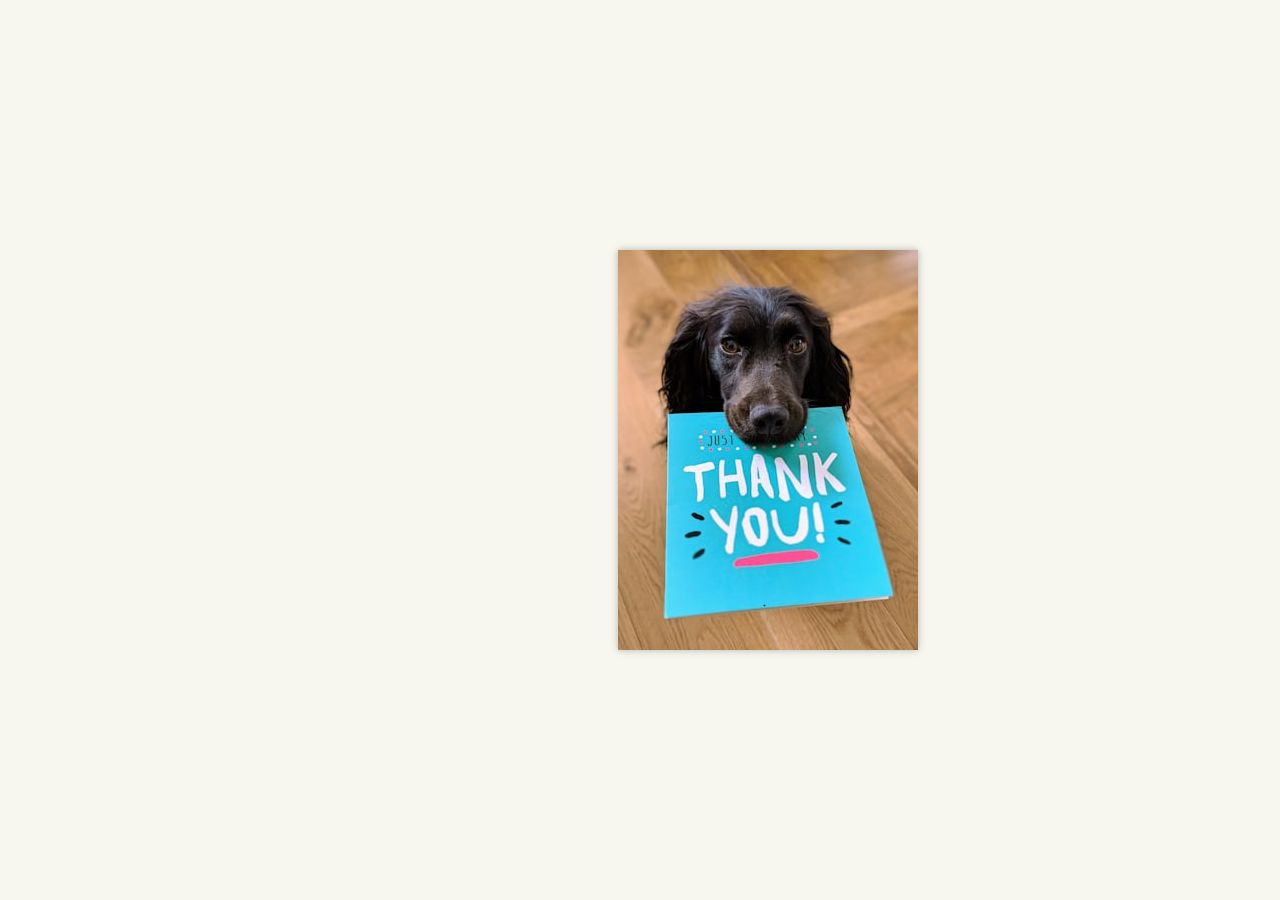
==== 3d-flip-card/index.html @ 4f0fb35c "first commit" ====
<!DOCTYPE html>
<html lang="en">
<head>
   <meta charset="UTF-8">
   <meta name="viewport" content="width=device-width, initial-scale=1.0">

   <!-- Stylesheet -->
   <link rel="preconnect" href="https://fonts.googleapis.com">
   <link rel="preconnect" href="https://fonts.gstatic.com" crossorigin>
   <link href="https://fonts.googleapis.com/css2?family=Dancing+Script:wght@400;700&display=swap" rel="stylesheet">
   <link rel="stylesheet" href="css/style.css">

   <title>3D Flip Card using HTML and CSS</title>
</head>
<body>
   <main class="main | center-content">
      <div class="card">
         <div class="first-page">
            <div class="front-side">
               <img src="images/thank-you.jpg" alt="A cute black dog holding a thank you card">
            </div>
            <div class="back-side | center-content">
               <h2 class="heading">
                  Thank You
               </h2>
            </div>
         </div>
         <div class="second-page | center-content">
            <p class="card-content">
               Shoutout to the incredible tech community on Twitter for sharing knowledge, supporting each other, and celebrating victories.
            </p>
         </div>
      </div>
   </main>
</body>
</html>
---- 3d-flip-card/css/style.css ----
html {
   box-sizing: border-box;
}

*,
*::before,
*::after {
   box-sizing: inherit;
}

* {
   margin: 0;
   padding: 0;
}

body {
   font-family: 'Dancing Script', sans-serif;
   font-size: 1.4rem;
   font-weight: 400;
   line-height: 1.7;
   color: #222;
   background-color: rgb(247, 247, 240);
}

.main {
   position: absolute;
   top: 50%;
   left: 60%;
   transform: translate(-50%, -50%);
}

.card {
   width:300px;
   height: 400px;
   position: relative;
   perspective: 1000px;
}

.first-page {
   position: absolute;
   height: inherit;
   width: inherit;
   top: 0;
   left: 0;
   transform: rotateY(0);
   transform-origin: top left;
   transform-style: preserve-3d;
   transition: all 0.9s;
   background-color: #fff;
   z-index: 10;
}

.card:hover .first-page {
   transform: rotateY(-180deg);
}

.front-side,
.back-side {
   position: absolute;
   top: 0;
   left: 0;
   height: inherit;
   width: inherit;
   backface-visibility: hidden;
}

.front-side {
   box-shadow: 0 0px 10px rgba(0, 0, 0, 0.15);
}

.back-side {
   background-color: aliceblue;
   box-shadow: -1px 0px 2px inset rgba(0, 0, 0, 0.15),
               0 0 5px rgba(0, 0, 0, 0.15);
   transform: rotateY(-180deg);
}

.center-content {
   display: grid;
   place-items: center;
}

.heading {
   font-size: 2.5rem;
   font-weight: 700;
   gap: 0.4em;
   text-align: center;
}

.second-page {
   background-color: aliceblue;
   height: inherit;
   width: inherit;
   box-shadow: 1px 0 2px inset rgba(0, 0, 0, 0.15),
               0 0 5px rgba(0, 0, 0, 0.15);
   padding: 2em;
   z-index: 1;
}

.card-content {
   gap: 0.5em;
   text-align: center;
}
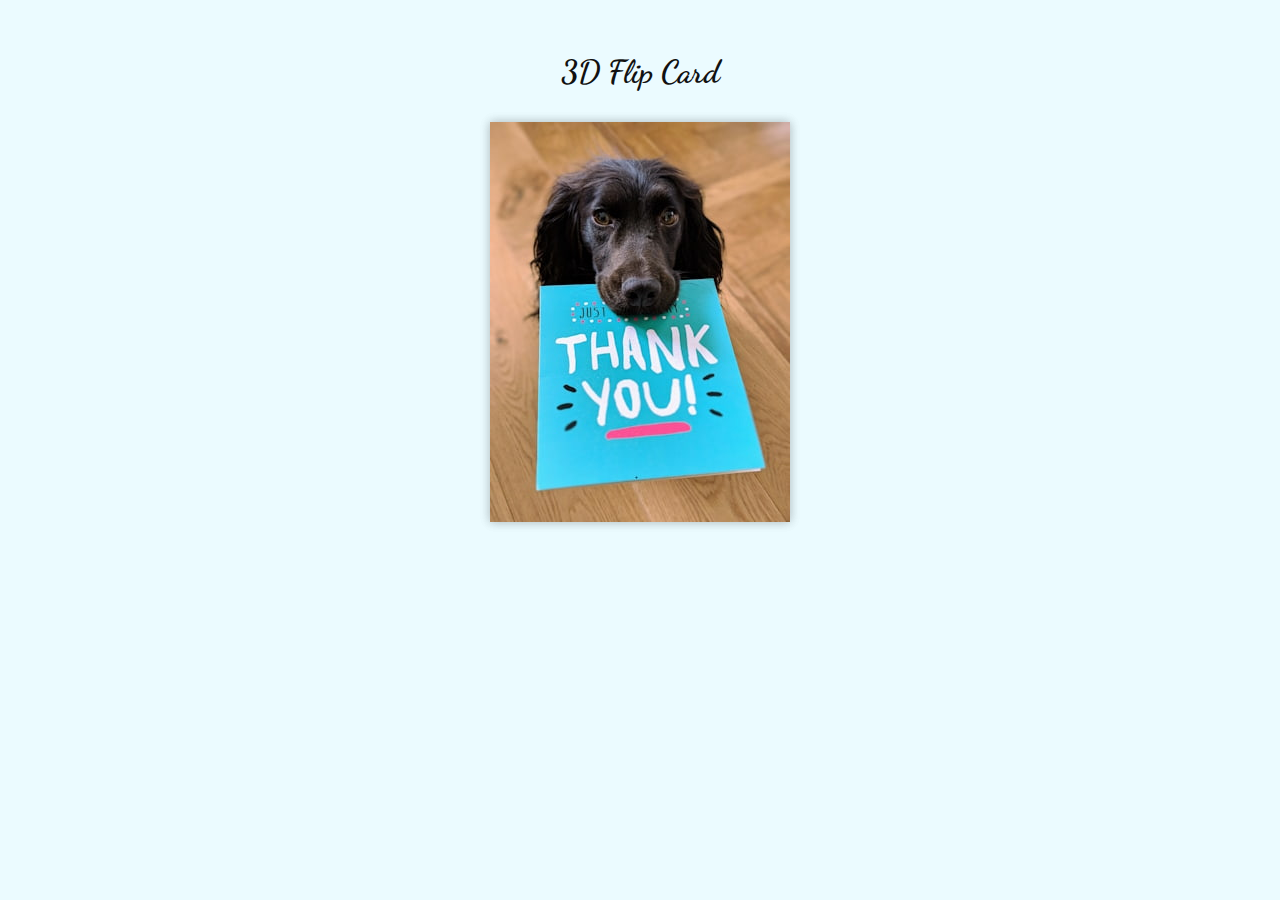
==== commit a8784b1d: "changed some styles" ====
--- a/3d-flip-card/index.html
+++ b/3d-flip-card/index.html
@@ -13,22 +13,25 @@
    <title>3D Flip Card using HTML and CSS</title>
 </head>
 <body>
-   <main class="main | center-content">
-      <div class="card">
-         <div class="first-page">
-            <div class="front-side">
-               <img src="images/thank-you.jpg" alt="A cute black dog holding a thank you card">
+   <main class="main">
+      <h1 class="heading-1">3D Flip Card</h1>
+      <div class="container">
+         <div class="card">
+            <div class="first-page">
+               <div class="front-side">
+                  <img src="images/thank-you.jpg" alt="A cute black dog holding a thank you card">
+               </div>
+               <div class="back-side | center-content">
+                  <h2 class="heading-2">
+                     Thank You
+                  </h2>
+               </div>
             </div>
-            <div class="back-side | center-content">
-               <h2 class="heading">
-                  Thank You
-               </h2>
+            <div class="second-page | center-content">
+               <p class="card-content">
+                  Shoutout to the incredible tech community on Twitter for sharing knowledge, supporting each other, and celebrating victories.
+               </p>
             </div>
-         </div>
-         <div class="second-page | center-content">
-            <p class="card-content">
-               Shoutout to the incredible tech community on Twitter for sharing knowledge, supporting each other, and celebrating victories.
-            </p>
          </div>
       </div>
    </main>
--- a/3d-flip-card/css/style.css
+++ b/3d-flip-card/css/style.css
@@ -1,3 +1,10 @@
+:root {
+   --color-bg: rgb(235, 251, 255);
+   --color-card: rgb(204, 227, 241);
+   --color-white: rgb(255, 255, 255);
+   --color-light-black: rgba(0, 0, 0, 0.15);
+}
+
 html {
    box-sizing: border-box;
 }
@@ -18,16 +25,45 @@
    font-size: 1.4rem;
    font-weight: 400;
    line-height: 1.7;
-   color: #222;
-   background-color: rgb(247, 247, 240);
+   color: #111;
+   background-color: var(--color-bg);
 }
 
+/* Utility Classes */
+
+.heading-1 {
+   font-size: 2rem;
+}
+
+.heading-2 {
+   font-size: 2.5rem;
+   text-align: center;
+}
+
+.heading-1,
+.heading-2 {
+   font-weight: 700;
+   text-align: center;
+
+}
+
+.center-content {
+   display: grid;
+   place-items: center;
+}
+
+/* Main */
+
 .main {
-   position: absolute;
-   top: 50%;
-   left: 60%;
-   transform: translate(-50%, -50%);
+   min-height: 100vh;
+   display: flex;
+   flex-direction: column;
+   align-items: center;
+   gap: 1em;
+   padding: 2em;
 }
+
+/* 3D Flip Card */
 
 .card {
    width:300px;
@@ -46,7 +82,7 @@
    transform-origin: top left;
    transform-style: preserve-3d;
    transition: all 0.9s;
-   background-color: #fff;
+   background-color: var(--color-white);
    z-index: 10;
 }
 
@@ -65,34 +101,22 @@
 }
 
 .front-side {
-   box-shadow: 0 0px 10px rgba(0, 0, 0, 0.15);
+   box-shadow: 0 0px 10px var(--color-light-black);
 }
 
 .back-side {
-   background-color: aliceblue;
-   box-shadow: -1px 0px 2px inset rgba(0, 0, 0, 0.15),
-               0 0 5px rgba(0, 0, 0, 0.15);
+   background-color: var(--color-card);
+   box-shadow: -1px 0px 3px inset var(--color-light-black),
+               0 0 10px var(--color-light-black);
    transform: rotateY(-180deg);
 }
 
-.center-content {
-   display: grid;
-   place-items: center;
-}
-
-.heading {
-   font-size: 2.5rem;
-   font-weight: 700;
-   gap: 0.4em;
-   text-align: center;
-}
-
 .second-page {
-   background-color: aliceblue;
+   background-color: var(--color-card);
    height: inherit;
    width: inherit;
-   box-shadow: 1px 0 2px inset rgba(0, 0, 0, 0.15),
-               0 0 5px rgba(0, 0, 0, 0.15);
+   box-shadow: 1px 0 3px inset var(--color-light-black),
+               0 0 10px var(--color-light-black);
    padding: 2em;
    z-index: 1;
 }
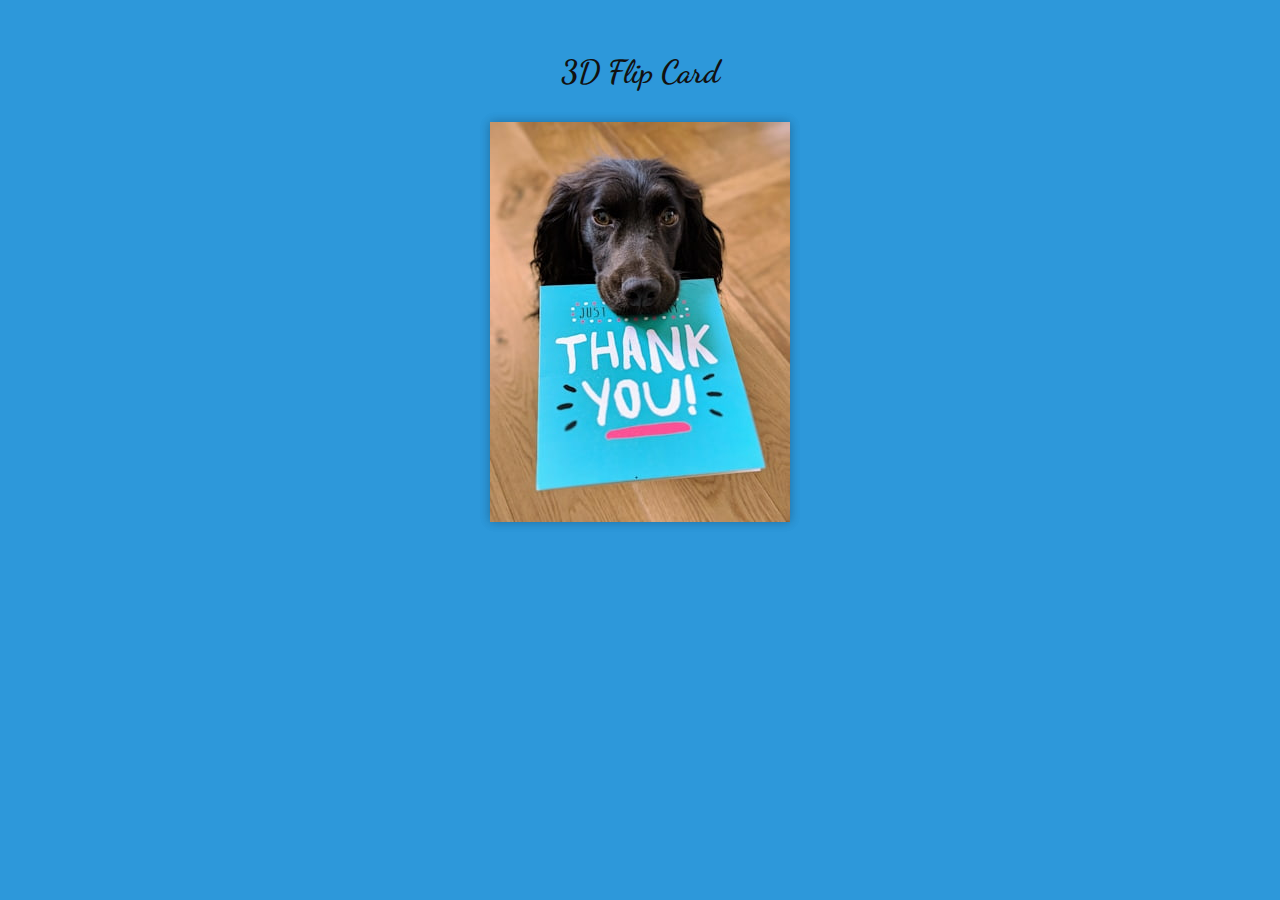
==== commit 3e7b34ab: "minor changes" ====
--- a/3d-flip-card/index.html
+++ b/3d-flip-card/index.html
@@ -19,7 +19,7 @@
          <div class="card">
             <div class="first-page">
                <div class="front-side">
-                  <img src="images/thank-you.jpg" alt="A cute black dog holding a thank you card">
+                  <img class="card-image" src="images/thank-you.jpg" alt="A cute black dog holding a thank you card">
                </div>
                <div class="back-side | center-content">
                   <h2 class="heading-2">
--- a/3d-flip-card/css/style.css
+++ b/3d-flip-card/css/style.css
@@ -1,6 +1,6 @@
 :root {
-   --color-bg: rgb(235, 251, 255);
-   --color-card: rgb(204, 227, 241);
+   --color-bg: #2d98da;
+   --color-card: rgb(244, 249, 253);
    --color-white: rgb(255, 255, 255);
    --color-light-black: rgba(0, 0, 0, 0.15);
 }
@@ -111,6 +111,11 @@
    transform: rotateY(-180deg);
 }
 
+.card-image {
+   max-width: 100%;
+   object-fit: cover;
+}
+
 .second-page {
    background-color: var(--color-card);
    height: inherit;
